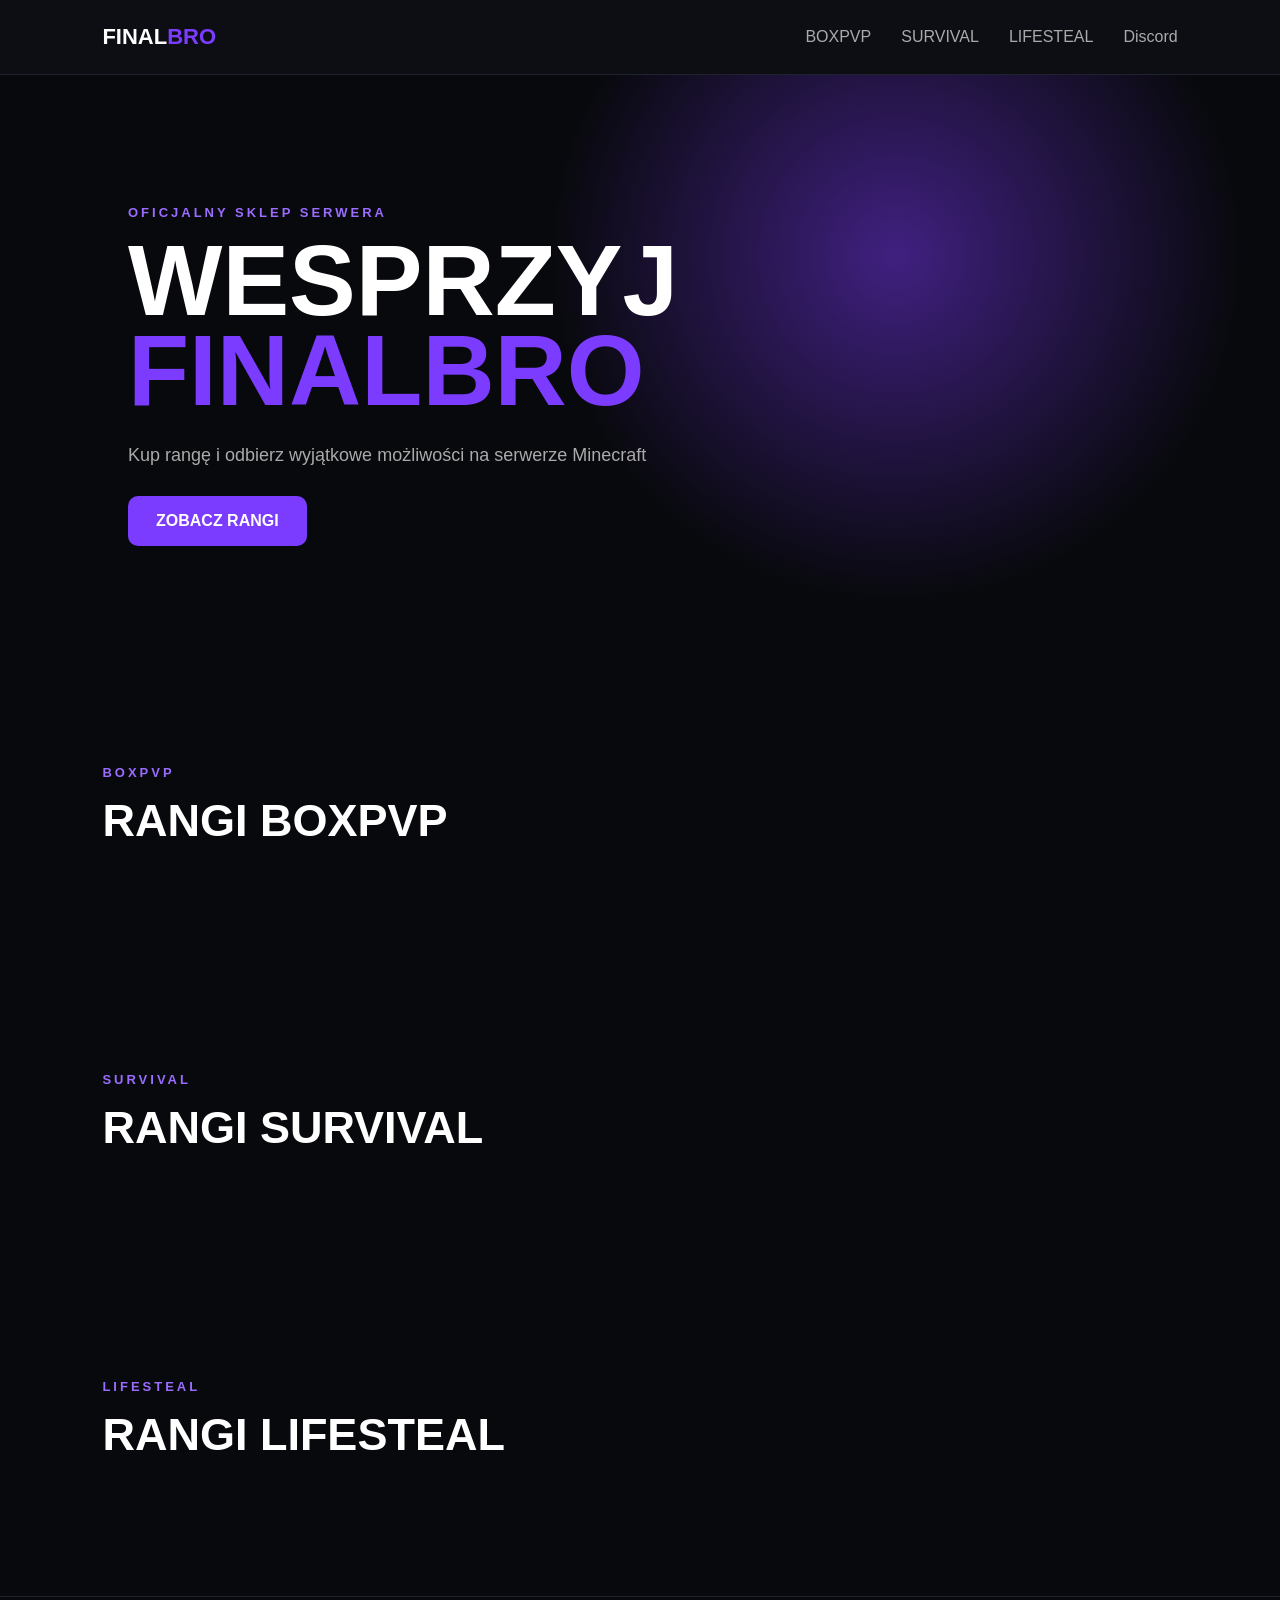
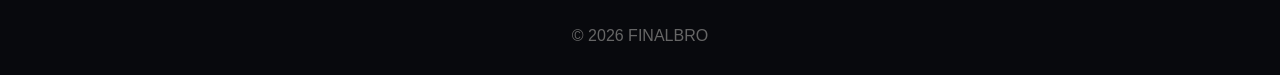
==== index.html @ 5b483f18 "Update index.html" ====
<!DOCTYPE html>
<html lang="pl">
<head>
<meta charset="UTF-8">
<meta name="viewport" content="width=device-width, initial-scale=1.0">
<title>FINALBRO | Sklep</title>
<link rel="stylesheet" href="style.css">
</head>

<body>

<nav>
    <div class="logo">FINAL<span>BRO</span></div>

    <div class="nav-links">
        <a href="#boxpvp">BOXPVP</a>
        <a href="#survival">SURVIVAL</a>
        <a href="#lifesteal">LIFESTEAL</a>
        <a href="#discord">Discord</a>
    </div>
</nav>

<header>
    <div class="hero">
        <p class="small">OFICJALNY SKLEP SERWERA</p>
        <h1>WESPRZYJ<br><span>FINALBRO</span></h1>
        <p class="description">
            Kup rangę i odbierz wyjątkowe możliwości na serwerze Minecraft
        </p>

        <a href="#rangi" class="button">ZOBACZ RANGI</a>
    </div>
</header>

<section id="boxpvp">
    <p class="small">BOXPVP</p>
    <h2>RANGI BOXPVP</h2>

    <div class="cards">

        <div class="card">
            <div class="rank">VIP</div>
            <div class="price">9,99 zł</div>
            <p>Podstawowe przywileje</p>
            <ul>
                <li>✔ Prefix VIP</li>
                <li>✔ Komendy VIP</li>
                <li>✔ Dodatkowe możliwości</li>
            </ul>
            <button onclick="buy('BOXPVP VIP', 999)">KUP TERAZ</button>
        </div>

        <div class="card popular">
            <div class="badge">POPULARNA</div>
            <div class="rank">SVIP</div>
            <div class="price">19,99 zł</div>
            <p>Więcej możliwości</p>
            <ul>
                <li>✔ Wszystko z VIP</li>
                <li>✔ Prefix SVIP</li>
                <li>✔ Więcej komend</li>
            </ul>
            <button onclick="buy('BOXPVP SVIP', 1999)">KUP TERAZ</button>
        </div>

    </div>
</section>


<section id="survival">
    <p class="small">SURVIVAL</p>
    <h2>RANGI SURVIVAL</h2>

    <div class="cards">

        <div class="card">
            <div class="rank">VIP</div>
            <div class="price">9,99 zł</div>
            <p>Podstawowe przywileje</p>
            <ul>
                <li>✔ Prefix VIP</li>
                <li>✔ Komendy VIP</li>
                <li>✔ Dodatkowe możliwości</li>
            </ul>
            <button onclick="buy('SURVIVAL VIP', 999)">KUP TERAZ</button>
        </div>

        <div class="card popular">
            <div class="badge">POPULARNA</div>
            <div class="rank">SVIP</div>
            <div class="price">19,99 zł</div>
            <p>Więcej możliwości</p>
            <ul>
                <li>✔ Wszystko z VIP</li>
                <li>✔ Prefix SVIP</li>
                <li>✔ Więcej komend</li>
            </ul>
            <button onclick="buy('SURVIVAL SVIP', 1999)">KUP TERAZ</button>
        </div>

    </div>
</section>


<section id="lifesteal">
    <p class="small">LIFESTEAL</p>
    <h2>RANGI LIFESTEAL</h2>

    <div class="cards">

        <div class="card">
            <div class="rank">VIP</div>
            <div class="price">9,99 zł</div>
            <p>Podstawowe przywileje</p>
            <ul>
                <li>✔ Prefix VIP</li>
                <li>✔ Komendy VIP</li>
                <li>✔ Dodatkowe możliwości</li>
            </ul>
            <button onclick="buy('LIFESTEAL VIP', 999)">KUP TERAZ</button>
        </div>

        <div class="card popular">
            <div class="badge">POPULARNA</div>
            <div class="rank">SVIP</div>
            <div class="price">19,99 zł</div>
            <p>Więcej możliwości</p>
            <ul>
                <li>✔ Wszystko z VIP</li>
                <li>✔ Prefix SVIP</li>
                <li>✔ Więcej komend</li>
            </ul>
            <button onclick="buy('LIFESTEAL SVIP', 1999)">KUP TERAZ</button>
        </div>

    </div>
</section>

<footer>
    © 2026 FINALBRO
</footer>

<script>

function showMode(mode) {

    const cards = document.querySelectorAll(".card");

    cards.forEach(card => {

        if (card.dataset.mode === mode) {
            card.style.display = "";
        } else {
            card.style.display = "none";
        }

    });

}

showMode("boxpvp");


async function buy(rank, price) {

    const username = prompt("Podaj swój nick Minecraft:");

    if (!username) {
        return;
    }

    const response = await fetch("/create-checkout.php", {
        method: "POST",
        headers: {
            "Content-Type": "application/json"
        },
        body: JSON.stringify({
            rank: rank,
            price: price,
            username: username
        })
    });

    const data = await response.json();

    if (data.url) {
        window.location.href = data.url;
    } else {
        alert("Nie udało się rozpocząć płatności");
    }

}

</script>

</body>
</html>

</body>
</html>
---- style.css ----
* {
    box-sizing: border-box;
    margin: 0;
    padding: 0;
}

body {
    font-family: Arial, sans-serif;
    background: #08090d;
    color: white;
}

nav {
    height: 75px;
    display: flex;
    align-items: center;
    justify-content: space-between;
    padding: 0 8%;
    background: #0c0e14;
    border-bottom: 1px solid #20232d;
}

.logo {
    font-size: 22px;
    font-weight: 900;
}

.logo span {
    color: #7c3cff;
}

.nav-links {
    display: flex;
    gap: 30px;
}

.nav-links a {
    color: #aaa;
    text-decoration: none;
}

.nav-links a:hover {
    color: white;
}

header {
    min-height: 600px;
    display: flex;
    align-items: center;
    padding: 70px 10%;
    background:
        radial-gradient(circle at 70% 30%, #402080 0%, transparent 35%),
        #08090d;
}

.hero {
    max-width: 750px;
}

.small {
    color: #9a6cff;
    font-size: 13px;
    font-weight: bold;
    letter-spacing: 3px;
    margin-bottom: 15px;
}

h1 {
    font-size: clamp(50px, 8vw, 100px);
    line-height: .9;
    font-weight: 900;
}

h1 span {
    color: #7c3cff;
}

.description {
    color: #aaa;
    font-size: 18px;
    margin: 30px 0;
    max-width: 550px;
}

.button,
.discord-button {
    display: inline-block;
    background: #7c3cff;
    color: white;
    padding: 16px 28px;
    border-radius: 10px;
    text-decoration: none;
    font-weight: bold;
    border: none;
}

.button:hover,
.discord-button:hover {
    background: #9564ff;
}

section {
    padding: 90px 8%;
}

h2 {
    font-size: 45px;
    margin-bottom: 45px;
}

.cards {
    display: grid;
    grid-template-columns: repeat(4, 1fr);
    gap: 20px;
}

.card {
    position: relative;
    background: #10121a;
    border: 1px solid #242733;
    border-radius: 18px;
    padding: 30px;
    transition: .2s;
}

.card:hover {
    transform: translateY(-8px);
    border-color: #7c3cff;
}

.popular {
    border-color: #7c3cff;
}

.badge {
    position: absolute;
    top: -12px;
    right: 20px;
    background: #7c3cff;
    padding: 6px 10px;
    border-radius: 8px;
    font-size: 11px;
    font-weight: bold;
}

.rank {
    font-size: 28px;
    font-weight: 900;
}

.price {
    font-size: 35px;
    font-weight: 900;
    margin: 15px 0;
}

.card p {
    color: #999;
}

.card ul {
    list-style: none;
    margin: 25px 0;
    line-height: 2;
    color: #ccc;
}

.card button {
    width: 100%;
    padding: 14px;
    border: 0;
    border-radius: 9px;
    background: #7c3cff;
    color: white;
    font-weight: bold;
    cursor: pointer;
}

.card button:hover {
    background: #9564ff;
}

.discord-box {
    text-align: center;
    background: #10121a;
    border: 1px solid #242733;
    border-radius: 20px;
    padding: 70px 20px;
}

.discord-box h2 {
    margin-bottom: 15px;
}

.discord-box p:not(.small) {
    color: #999;
    margin-bottom: 30px;
}

footer {
    text-align: center;
    padding: 30px;
    color: #666;
    border-top: 1px solid #20232d;
}

@media (max-width: 900px) {
    .cards {
        grid-template-columns: repeat(2, 1fr);
    }
}

@media (max-width: 600px) {
    .cards {
        grid-template-columns: 1fr;
    }

    .nav-links {
        display: none;
    }
}
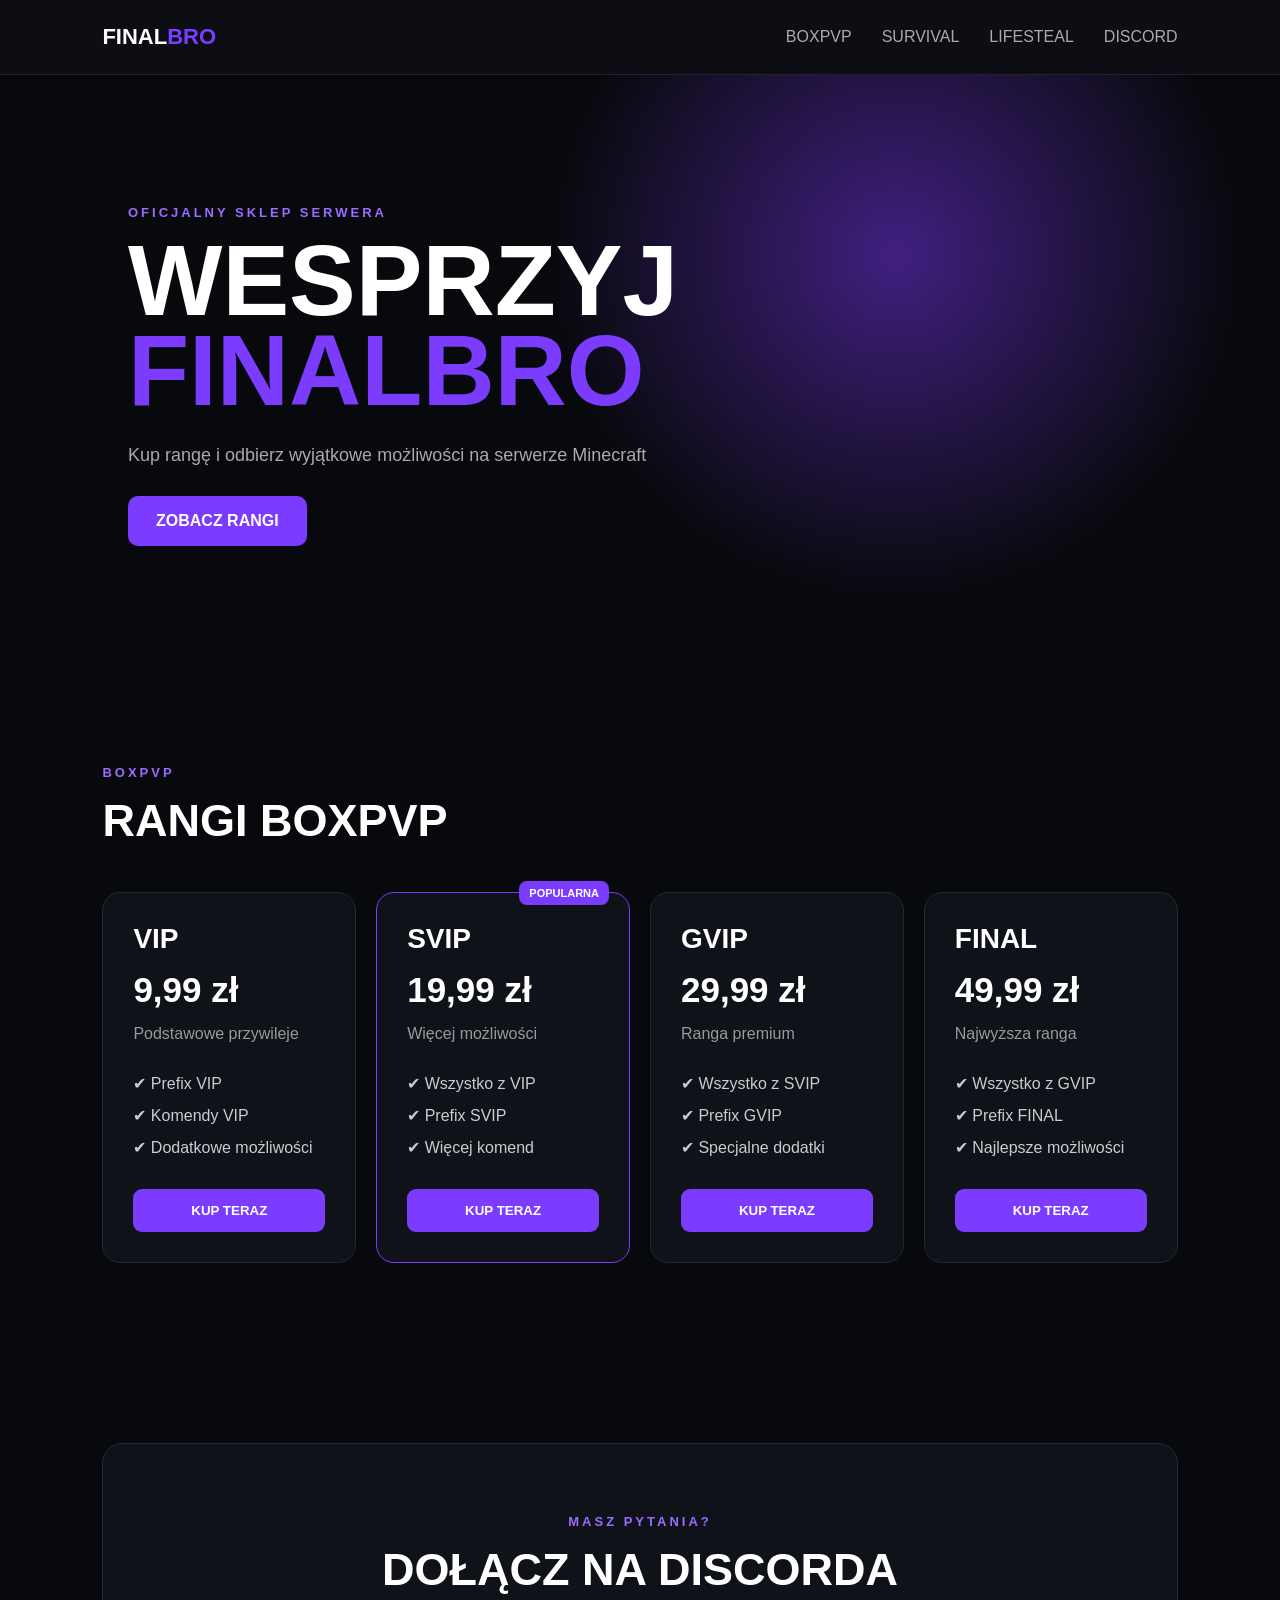
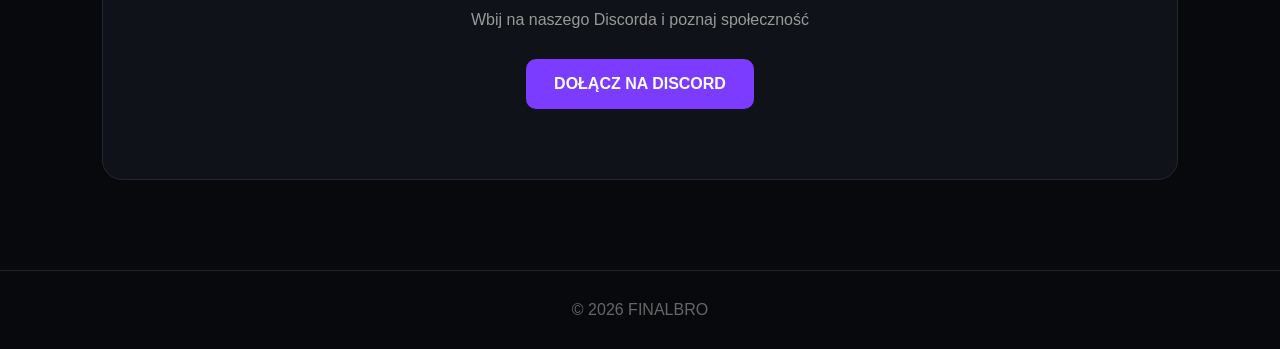
==== commit 23b28cda: "Update index.html" ====
--- a/index.html
+++ b/index.html
@@ -13,150 +13,391 @@
     <div class="logo">FINAL<span>BRO</span></div>
 
     <div class="nav-links">
-        <a href="#boxpvp">BOXPVP</a>
-        <a href="#survival">SURVIVAL</a>
-        <a href="#lifesteal">LIFESTEAL</a>
-        <a href="#discord">Discord</a>
+        <a href="#" onclick="showMode('boxpvp'); return false;">BOXPVP</a>
+        <a href="#" onclick="showMode('survival'); return false;">SURVIVAL</a>
+        <a href="#" onclick="showMode('lifesteal'); return false;">LIFESTEAL</a>
+        <a href="#discord">DISCORD</a>
     </div>
 </nav>
+
 
 <header>
     <div class="hero">
+
         <p class="small">OFICJALNY SKLEP SERWERA</p>
+
         <h1>WESPRZYJ<br><span>FINALBRO</span></h1>
+
         <p class="description">
             Kup rangę i odbierz wyjątkowe możliwości na serwerze Minecraft
         </p>
 
-        <a href="#rangi" class="button">ZOBACZ RANGI</a>
+        <a href="#boxpvp"
+           class="button"
+           onclick="showMode('boxpvp'); return false;">
+           ZOBACZ RANGI
+        </a>
+
     </div>
 </header>
 
-<section id="boxpvp">
+
+<!-- ==================== BOXPVP ==================== -->
+
+<section id="boxpvp" class="shop-section">
+
     <p class="small">BOXPVP</p>
     <h2>RANGI BOXPVP</h2>
 
     <div class="cards">
 
-        <div class="card">
+        <!-- VIP -->
+
+        <div class="card">
+
             <div class="rank">VIP</div>
             <div class="price">9,99 zł</div>
+
             <p>Podstawowe przywileje</p>
+
             <ul>
                 <li>✔ Prefix VIP</li>
                 <li>✔ Komendy VIP</li>
                 <li>✔ Dodatkowe możliwości</li>
             </ul>
-            <button onclick="buy('BOXPVP VIP', 999)">KUP TERAZ</button>
-        </div>
+
+            <button onclick="buy('BOXPVP VIP', 999)">
+                KUP TERAZ
+            </button>
+
+        </div>
+
+
+        <!-- SVIP -->
 
         <div class="card popular">
+
             <div class="badge">POPULARNA</div>
+
             <div class="rank">SVIP</div>
             <div class="price">19,99 zł</div>
+
             <p>Więcej możliwości</p>
+
             <ul>
                 <li>✔ Wszystko z VIP</li>
                 <li>✔ Prefix SVIP</li>
                 <li>✔ Więcej komend</li>
             </ul>
-            <button onclick="buy('BOXPVP SVIP', 1999)">KUP TERAZ</button>
-        </div>
-
-    </div>
+
+            <button onclick="buy('BOXPVP SVIP', 1999)">
+                KUP TERAZ
+            </button>
+
+        </div>
+
+
+        <!-- GVIP -->
+
+        <div class="card">
+
+            <div class="rank">GVIP</div>
+            <div class="price">29,99 zł</div>
+
+            <p>Ranga premium</p>
+
+            <ul>
+                <li>✔ Wszystko z SVIP</li>
+                <li>✔ Prefix GVIP</li>
+                <li>✔ Specjalne dodatki</li>
+            </ul>
+
+            <button onclick="buy('BOXPVP GVIP', 2999)">
+                KUP TERAZ
+            </button>
+
+        </div>
+
+
+        <!-- FINAL -->
+
+        <div class="card final">
+
+            <div class="rank">FINAL</div>
+            <div class="price">49,99 zł</div>
+
+            <p>Najwyższa ranga</p>
+
+            <ul>
+                <li>✔ Wszystko z GVIP</li>
+                <li>✔ Prefix FINAL</li>
+                <li>✔ Najlepsze możliwości</li>
+            </ul>
+
+            <button onclick="buy('BOXPVP FINAL', 4999)">
+                KUP TERAZ
+            </button>
+
+        </div>
+
+    </div>
+
 </section>
 
 
-<section id="survival">
+<!-- ==================== SURVIVAL ==================== -->
+
+<section id="survival" class="shop-section">
+
     <p class="small">SURVIVAL</p>
     <h2>RANGI SURVIVAL</h2>
 
     <div class="cards">
 
-        <div class="card">
+        <!-- VIP -->
+
+        <div class="card">
+
             <div class="rank">VIP</div>
             <div class="price">9,99 zł</div>
+
             <p>Podstawowe przywileje</p>
+
             <ul>
                 <li>✔ Prefix VIP</li>
                 <li>✔ Komendy VIP</li>
                 <li>✔ Dodatkowe możliwości</li>
             </ul>
-            <button onclick="buy('SURVIVAL VIP', 999)">KUP TERAZ</button>
-        </div>
+
+            <button onclick="buy('SURVIVAL VIP', 999)">
+                KUP TERAZ
+            </button>
+
+        </div>
+
+
+        <!-- SVIP -->
 
         <div class="card popular">
+
             <div class="badge">POPULARNA</div>
+
             <div class="rank">SVIP</div>
             <div class="price">19,99 zł</div>
+
             <p>Więcej możliwości</p>
+
             <ul>
                 <li>✔ Wszystko z VIP</li>
                 <li>✔ Prefix SVIP</li>
                 <li>✔ Więcej komend</li>
             </ul>
-            <button onclick="buy('SURVIVAL SVIP', 1999)">KUP TERAZ</button>
-        </div>
-
-    </div>
+
+            <button onclick="buy('SURVIVAL SVIP', 1999)">
+                KUP TERAZ
+            </button>
+
+        </div>
+
+
+        <!-- GVIP -->
+
+        <div class="card">
+
+            <div class="rank">GVIP</div>
+            <div class="price">29,99 zł</div>
+
+            <p>Ranga premium</p>
+
+            <ul>
+                <li>✔ Wszystko z SVIP</li>
+                <li>✔ Prefix GVIP</li>
+                <li>✔ Specjalne dodatki</li>
+            </ul>
+
+            <button onclick="buy('SURVIVAL GVIP', 2999)">
+                KUP TERAZ
+            </button>
+
+        </div>
+
+
+        <!-- FINAL -->
+
+        <div class="card final">
+
+            <div class="rank">FINAL</div>
+            <div class="price">49,99 zł</div>
+
+            <p>Najwyższa ranga</p>
+
+            <ul>
+                <li>✔ Wszystko z GVIP</li>
+                <li>✔ Prefix FINAL</li>
+                <li>✔ Najlepsze możliwości</li>
+            </ul>
+
+            <button onclick="buy('SURVIVAL FINAL', 4999)">
+                KUP TERAZ
+            </button>
+
+        </div>
+
+    </div>
+
 </section>
 
 
-<section id="lifesteal">
+<!-- ==================== LIFESTEAL ==================== -->
+
+<section id="lifesteal" class="shop-section">
+
     <p class="small">LIFESTEAL</p>
     <h2>RANGI LIFESTEAL</h2>
 
     <div class="cards">
 
-        <div class="card">
+        <!-- VIP -->
+
+        <div class="card">
+
             <div class="rank">VIP</div>
             <div class="price">9,99 zł</div>
+
             <p>Podstawowe przywileje</p>
+
             <ul>
                 <li>✔ Prefix VIP</li>
                 <li>✔ Komendy VIP</li>
                 <li>✔ Dodatkowe możliwości</li>
             </ul>
-            <button onclick="buy('LIFESTEAL VIP', 999)">KUP TERAZ</button>
-        </div>
+
+            <button onclick="buy('LIFESTEAL VIP', 999)">
+                KUP TERAZ
+            </button>
+
+        </div>
+
+
+        <!-- SVIP -->
 
         <div class="card popular">
+
             <div class="badge">POPULARNA</div>
+
             <div class="rank">SVIP</div>
             <div class="price">19,99 zł</div>
+
             <p>Więcej możliwości</p>
+
             <ul>
                 <li>✔ Wszystko z VIP</li>
                 <li>✔ Prefix SVIP</li>
                 <li>✔ Więcej komend</li>
             </ul>
-            <button onclick="buy('LIFESTEAL SVIP', 1999)">KUP TERAZ</button>
-        </div>
-
-    </div>
+
+            <button onclick="buy('LIFESTEAL SVIP', 1999)">
+                KUP TERAZ
+            </button>
+
+        </div>
+
+
+        <!-- GVIP -->
+
+        <div class="card">
+
+            <div class="rank">GVIP</div>
+            <div class="price">29,99 zł</div>
+
+            <p>Ranga premium</p>
+
+            <ul>
+                <li>✔ Wszystko z SVIP</li>
+                <li>✔ Prefix GVIP</li>
+                <li>✔ Specjalne dodatki</li>
+            </ul>
+
+            <button onclick="buy('LIFESTEAL GVIP', 2999)">
+                KUP TERAZ
+            </button>
+
+        </div>
+
+
+        <!-- FINAL -->
+
+        <div class="card final">
+
+            <div class="rank">FINAL</div>
+            <div class="price">49,99 zł</div>
+
+            <p>Najwyższa ranga</p>
+
+            <ul>
+                <li>✔ Wszystko z GVIP</li>
+                <li>✔ Prefix FINAL</li>
+                <li>✔ Najlepsze możliwości</li>
+            </ul>
+
+            <button onclick="buy('LIFESTEAL FINAL', 4999)">
+                KUP TERAZ
+            </button>
+
+        </div>
+
+    </div>
+
 </section>
+
+
+<!-- ==================== DISCORD ==================== -->
+
+<section id="discord">
+
+    <div class="discord-box">
+
+        <p class="small">MASZ PYTANIA?</p>
+
+        <h2>DOŁĄCZ NA DISCORDA</h2>
+
+        <p>
+            Wbij na naszego Discorda i poznaj społeczność
+        </p>
+
+        <a href="https://discord.gg/7hqjaUMTx"
+           target="_blank"
+           class="discord-button">
+           DOŁĄCZ NA DISCORD
+        </a>
+
+    </div>
+
+</section>
+
 
 <footer>
     © 2026 FINALBRO
 </footer>
 
+
 <script>
 
 function showMode(mode) {
 
-    const cards = document.querySelectorAll(".card");
-
-    cards.forEach(card => {
-
-        if (card.dataset.mode === mode) {
-            card.style.display = "";
-        } else {
-            card.style.display = "none";
-        }
-
+    document.querySelectorAll(".shop-section").forEach(section => {
+        section.style.display = "none";
     });
 
+    const selected = document.getElementById(mode);
+
+    selected.style.display = "block";
+
+    selected.scrollIntoView({
+        behavior: "smooth"
+    });
 }
+
 
 showMode("boxpvp");
 
@@ -170,23 +411,31 @@
     }
 
     const response = await fetch("/create-checkout.php", {
+
         method: "POST",
+
         headers: {
             "Content-Type": "application/json"
         },
+
         body: JSON.stringify({
             rank: rank,
             price: price,
             username: username
         })
+
     });
 
     const data = await response.json();
 
     if (data.url) {
+
         window.location.href = data.url;
+
     } else {
+
         alert("Nie udało się rozpocząć płatności");
+
     }
 
 }
@@ -195,6 +444,3 @@
 
 </body>
 </html>
-
-</body>
-</html>
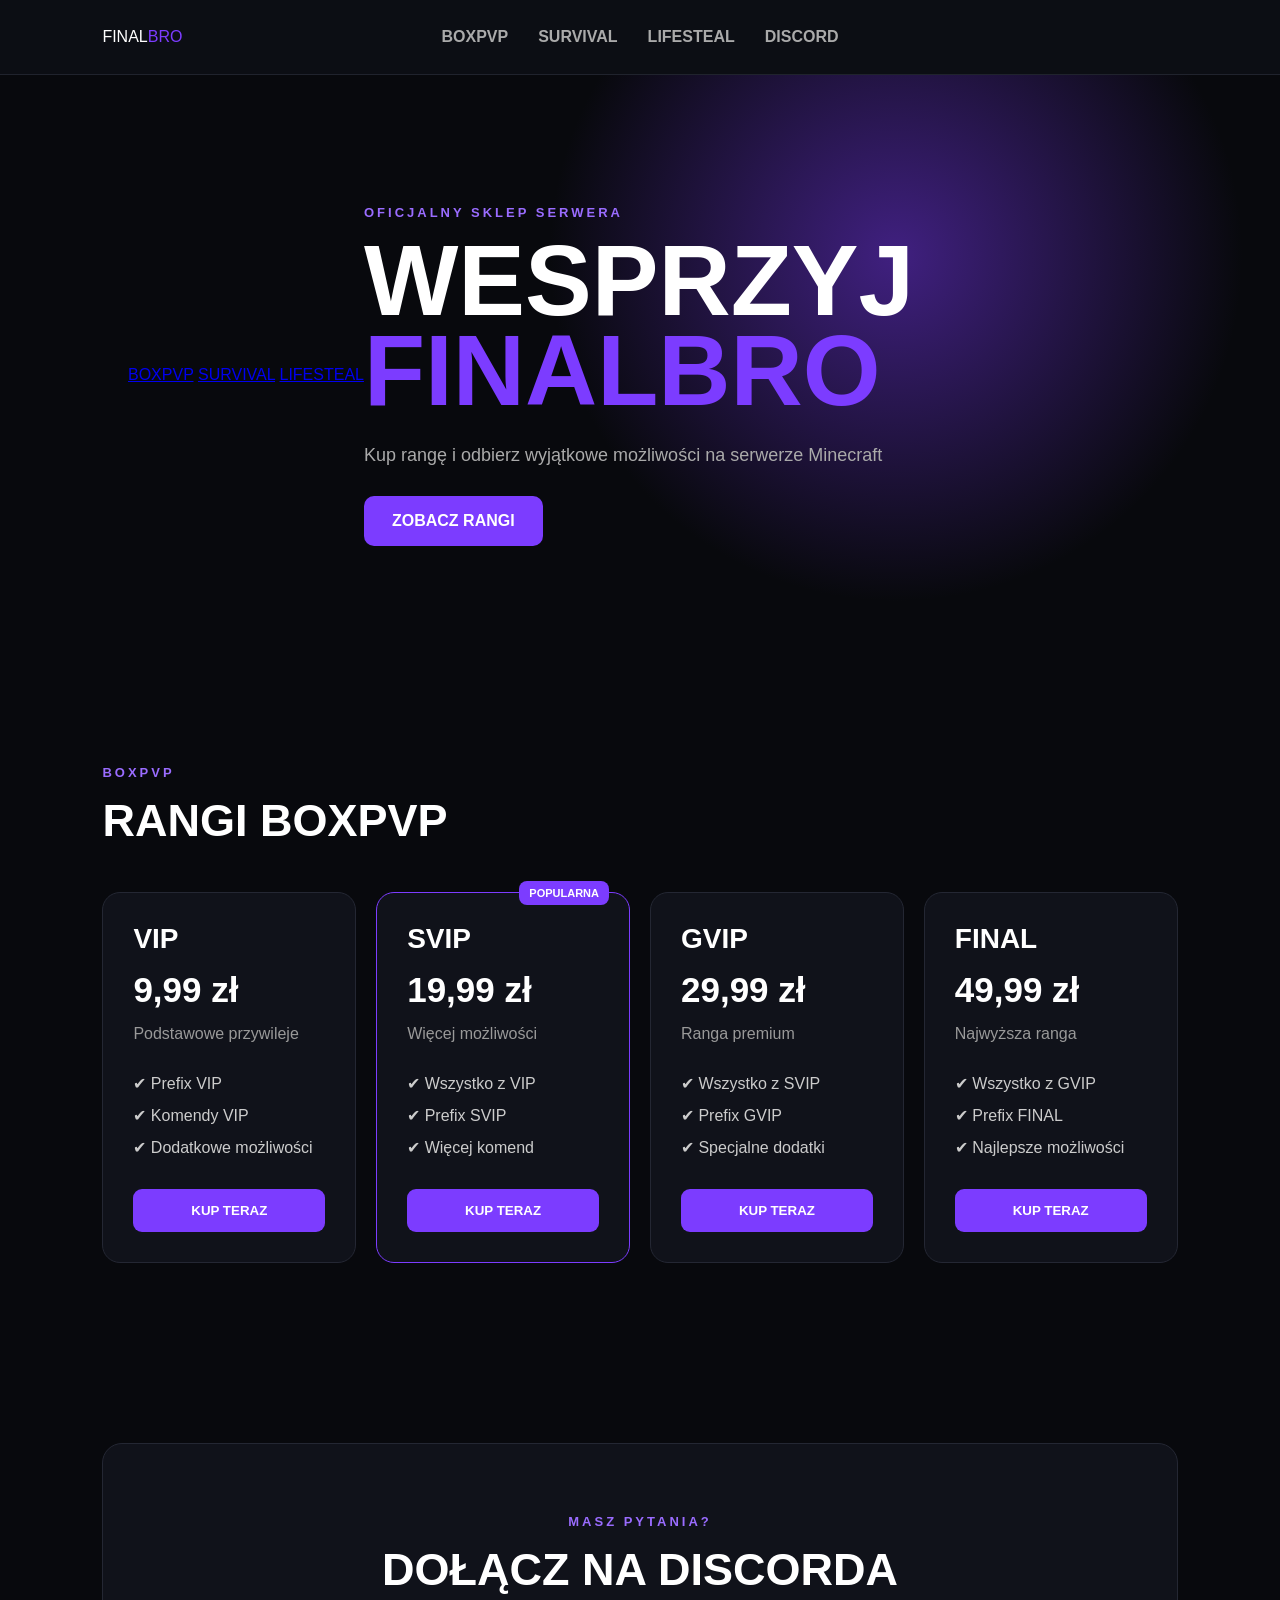
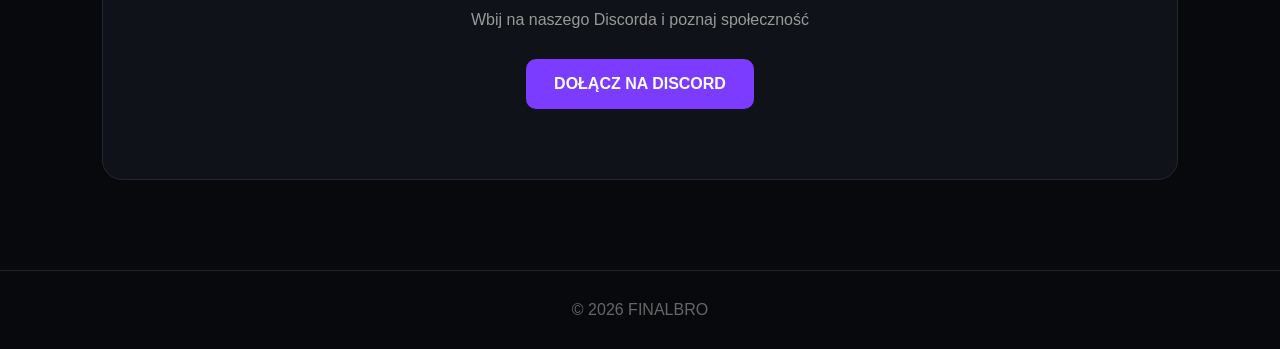
==== commit 16981873: "Update index.html" ====
--- a/index.html
+++ b/index.html
@@ -22,8 +22,14 @@
 
 
 <header>
+
+    <div class="top-modes">
+        <a href="#" onclick="showMode('boxpvp'); return false;">BOXPVP</a>
+        <a href="#" onclick="showMode('survival'); return false;">SURVIVAL</a>
+        <a href="#" onclick="showMode('lifesteal'); return false;">LIFESTEAL</a>
+    </div>
+
     <div class="hero">
-
         <p class="small">OFICJALNY SKLEP SERWERA</p>
 
         <h1>WESPRZYJ<br><span>FINALBRO</span></h1>
--- a/style.css
+++ b/style.css
@@ -14,10 +14,34 @@
     height: 75px;
     display: flex;
     align-items: center;
-    justify-content: space-between;
+    justify-content: center;
+    position: relative;
     padding: 0 8%;
     background: #0c0e14;
     border-bottom: 1px solid #20232d;
+}
+
+.logo {
+    position: absolute;
+    left: 8%;
+}
+
+.nav-links {
+    display: flex;
+    gap: 35px;
+    align-items: center;
+}
+
+.nav-links a {
+    color: #aaa;
+    text-decoration: none;
+    font-weight: bold;
+    transition: .2s;
+}
+
+.nav-links a:hover {
+    color: white;
+}
 }
 
 .logo {
@@ -218,4 +242,4 @@
     .nav-links {
         display: none;
     }
-}+}
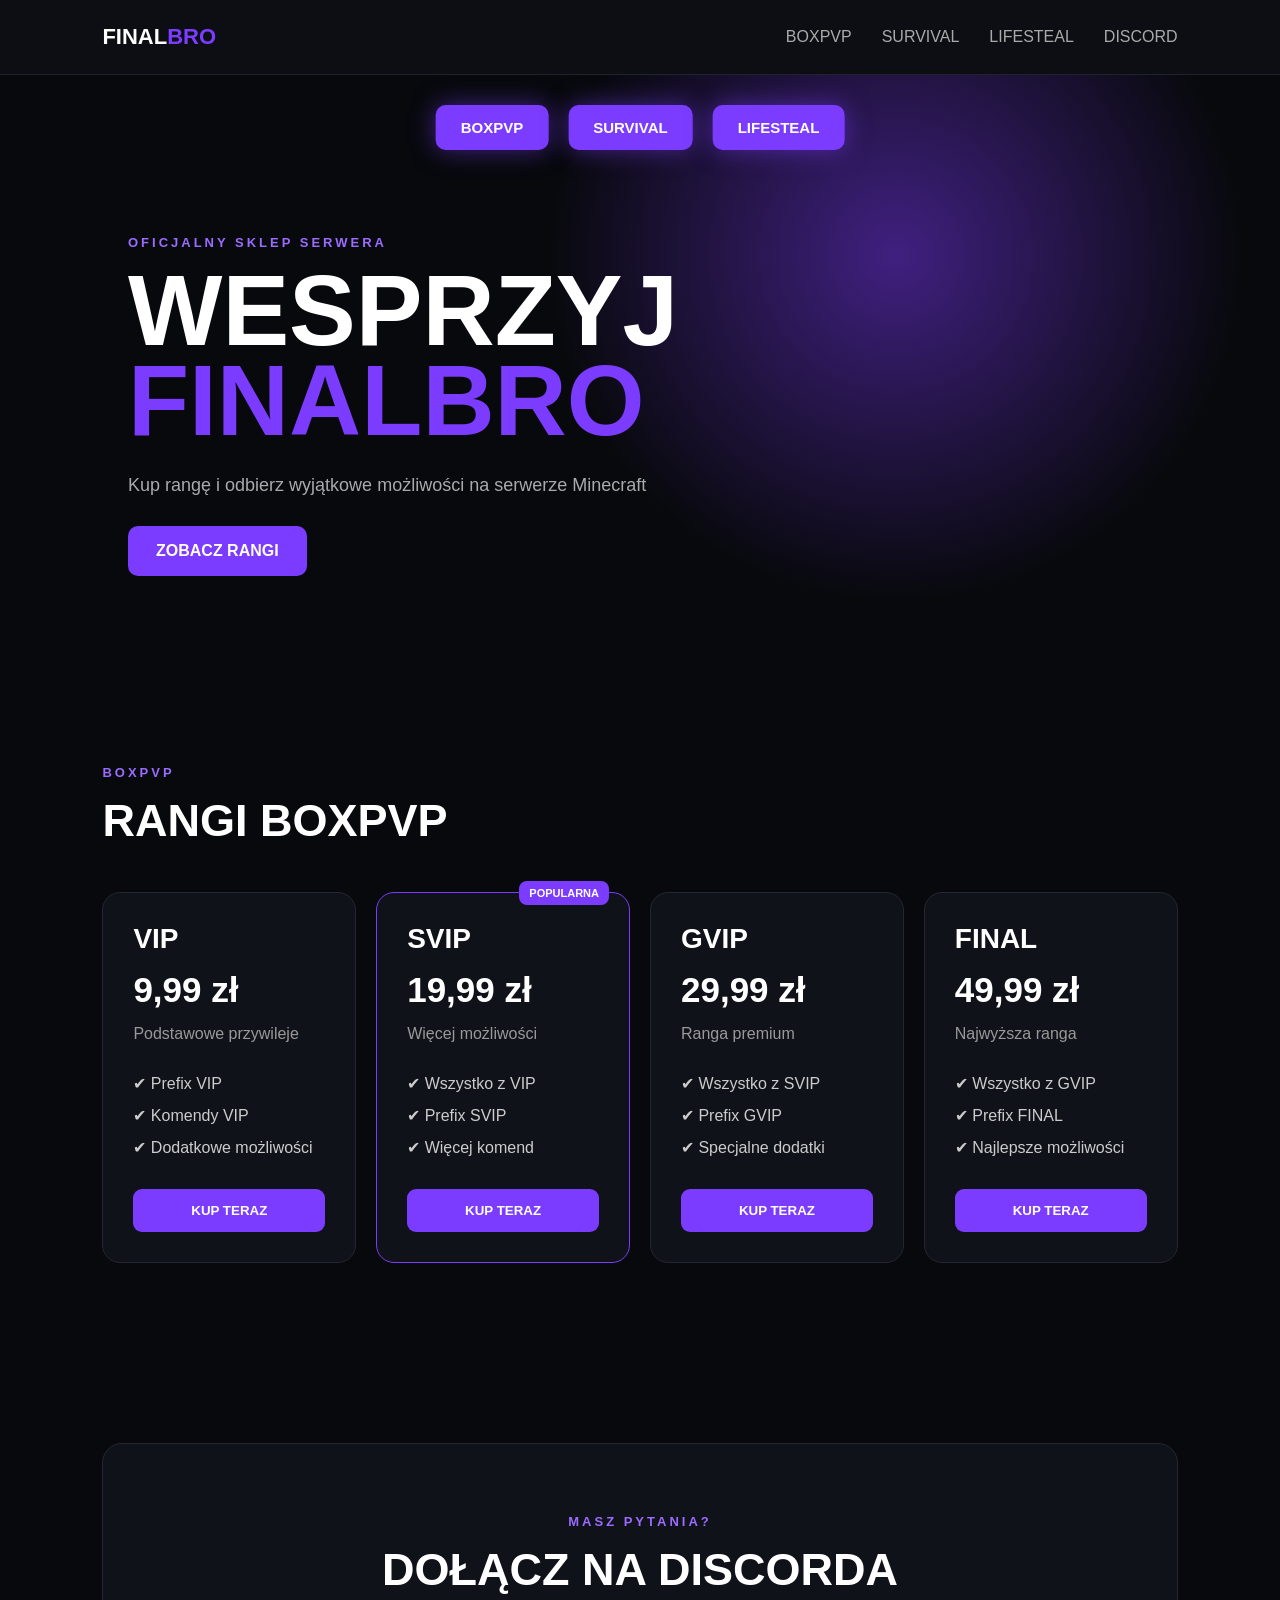
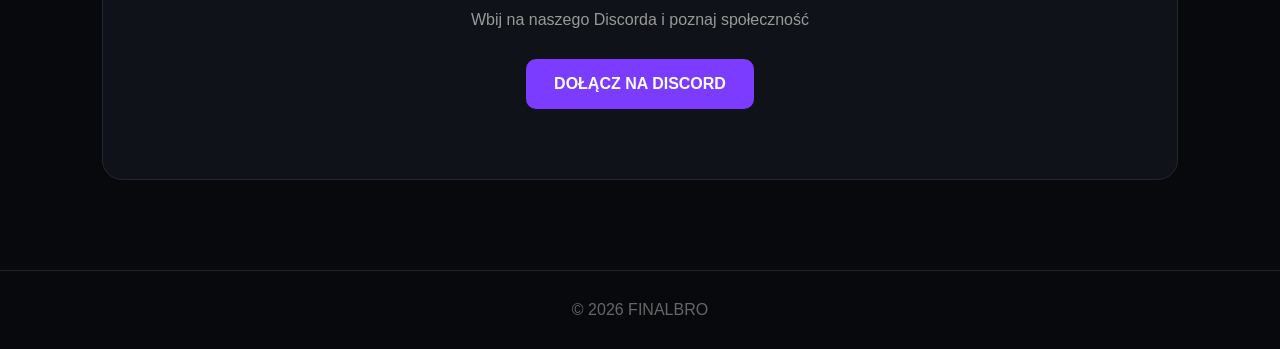
==== commit de671057: "Update index.html" ====
--- a/index.html
+++ b/index.html
@@ -416,7 +416,7 @@
         return;
     }
 
-    const response = await fetch("/create-checkout.php", {
+    const response = await fetch("finalbro-stripe.oolek-kaczka.workers.dev", {
 
         method: "POST",
 
--- a/style.css
+++ b/style.css
@@ -14,53 +14,29 @@
     height: 75px;
     display: flex;
     align-items: center;
-    justify-content: center;
-    position: relative;
+    justify-content: space-between;
     padding: 0 8%;
     background: #0c0e14;
     border-bottom: 1px solid #20232d;
 }
 
 .logo {
-    position: absolute;
-    left: 8%;
+    font-size: 22px;
+    font-weight: 900;
+}
+
+.logo span {
+    color: #7c3cff;
 }
 
 .nav-links {
     display: flex;
-    gap: 35px;
-    align-items: center;
+    gap: 30px;
 }
 
 .nav-links a {
     color: #aaa;
     text-decoration: none;
-    font-weight: bold;
-    transition: .2s;
-}
-
-.nav-links a:hover {
-    color: white;
-}
-}
-
-.logo {
-    font-size: 22px;
-    font-weight: 900;
-}
-
-.logo span {
-    color: #7c3cff;
-}
-
-.nav-links {
-    display: flex;
-    gap: 30px;
-}
-
-.nav-links a {
-    color: #aaa;
-    text-decoration: none;
 }
 
 .nav-links a:hover {
@@ -71,10 +47,12 @@
     min-height: 600px;
     display: flex;
     align-items: center;
-    padding: 70px 10%;
+    justify-content: flex-start;
+    padding: 130px 10% 70px;
     background:
         radial-gradient(circle at 70% 30%, #402080 0%, transparent 35%),
         #08090d;
+    position: relative;
 }
 
 .hero {
@@ -228,6 +206,42 @@
     border-top: 1px solid #20232d;
 }
 
+
+/* ZAKŁADKI NA ŚRODKU GÓRY */
+
+.top-modes {
+    position: absolute;
+    top: 30px;
+    left: 50%;
+    transform: translateX(-50%);
+    display: flex;
+    gap: 20px;
+    z-index: 20;
+}
+
+.top-modes a {
+    color: white;
+    background: #7c3cff;
+    padding: 14px 25px;
+    border-radius: 10px;
+    text-decoration: none;
+    font-weight: 900;
+    font-size: 15px;
+    box-shadow: 0 0 25px rgba(124, 60, 255, 0.5);
+    transition: .2s;
+}
+
+.top-modes a:hover {
+    background: #9564ff;
+    color: white;
+    transform: translateY(-3px);
+}
+
+.shop-section {
+    min-height: 500px;
+}
+
+
 @media (max-width: 900px) {
     .cards {
         grid-template-columns: repeat(2, 1fr);
@@ -242,4 +256,13 @@
     .nav-links {
         display: none;
     }
-}
+
+    .top-modes {
+        gap: 8px;
+    }
+
+    .top-modes a {
+        padding: 10px 12px;
+        font-size: 11px;
+    }
+}
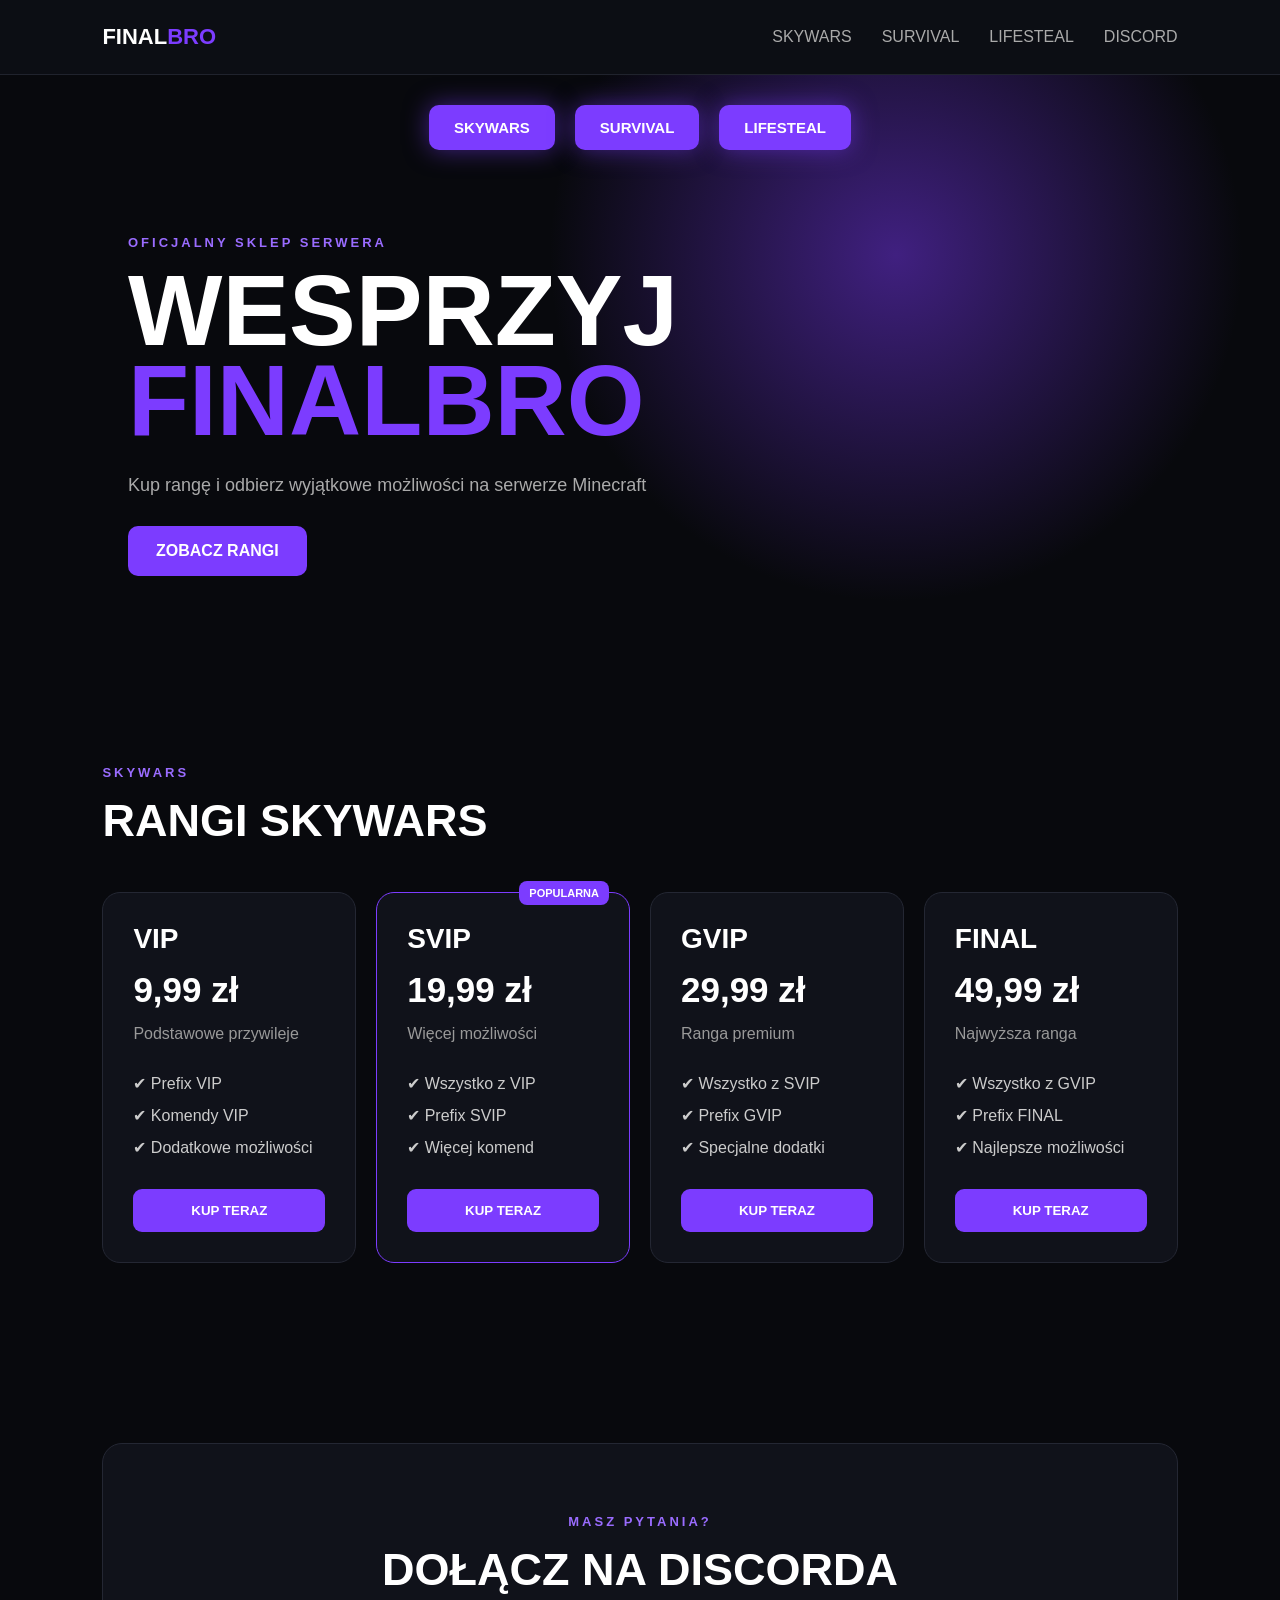
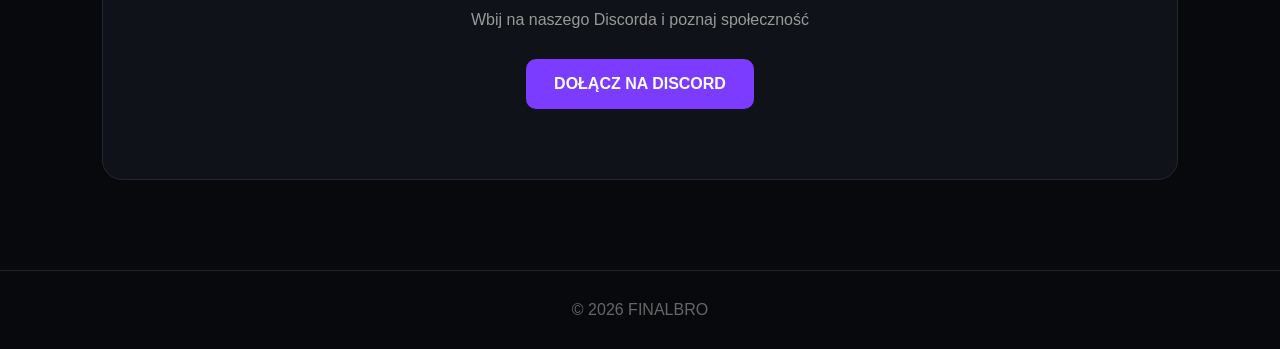
==== commit 8734f165: "Update index.html" ====
--- a/index.html
+++ b/index.html
@@ -4,6 +4,7 @@
 <meta charset="UTF-8">
 <meta name="viewport" content="width=device-width, initial-scale=1.0">
 <title>FINALBRO | Sklep</title>
+<link rel="icon" type="image/svg+xml" href="favicon.svg">
 <link rel="stylesheet" href="style.css">
 </head>
 
@@ -13,18 +14,17 @@
     <div class="logo">FINAL<span>BRO</span></div>
 
     <div class="nav-links">
-        <a href="#" onclick="showMode('boxpvp'); return false;">BOXPVP</a>
+        <a href="#" onclick="showMode('skywars'); return false;">SKYWARS</a>
         <a href="#" onclick="showMode('survival'); return false;">SURVIVAL</a>
         <a href="#" onclick="showMode('lifesteal'); return false;">LIFESTEAL</a>
         <a href="#discord">DISCORD</a>
     </div>
 </nav>
 
-
 <header>
 
     <div class="top-modes">
-        <a href="#" onclick="showMode('boxpvp'); return false;">BOXPVP</a>
+        <a href="#" onclick="showMode('skywars'); return false;">SKYWARS</a>
         <a href="#" onclick="showMode('survival'); return false;">SURVIVAL</a>
         <a href="#" onclick="showMode('lifesteal'); return false;">LIFESTEAL</a>
     </div>
@@ -38,9 +38,9 @@
             Kup rangę i odbierz wyjątkowe możliwości na serwerze Minecraft
         </p>
 
-        <a href="#boxpvp"
+        <a href="#skywars"
            class="button"
-           onclick="showMode('boxpvp'); return false;">
+           onclick="showMode('skywars'); return false;">
            ZOBACZ RANGI
         </a>
 
@@ -48,16 +48,14 @@
 </header>
 
 
-<!-- ==================== BOXPVP ==================== -->
-
-<section id="boxpvp" class="shop-section">
-
-    <p class="small">BOXPVP</p>
-    <h2>RANGI BOXPVP</h2>
+<!-- ==================== SKYWARS ==================== -->
+
+<section id="skywars" class="shop-section">
+
+    <p class="small">SKYWARS</p>
+    <h2>RANGI SKYWARS</h2>
 
     <div class="cards">
-
-        <!-- VIP -->
 
         <div class="card">
 
@@ -72,14 +70,12 @@
                 <li>✔ Dodatkowe możliwości</li>
             </ul>
 
-            <button onclick="buy('BOXPVP VIP', 999)">
-                KUP TERAZ
-            </button>
-
-        </div>
-
-
-        <!-- SVIP -->
+            <button onclick="buy('SKYWARS VIP', 999)">
+                KUP TERAZ
+            </button>
+
+        </div>
+
 
         <div class="card popular">
 
@@ -96,14 +92,12 @@
                 <li>✔ Więcej komend</li>
             </ul>
 
-            <button onclick="buy('BOXPVP SVIP', 1999)">
-                KUP TERAZ
-            </button>
-
-        </div>
-
-
-        <!-- GVIP -->
+            <button onclick="buy('SKYWARS SVIP', 1999)">
+                KUP TERAZ
+            </button>
+
+        </div>
+
 
         <div class="card">
 
@@ -118,14 +112,12 @@
                 <li>✔ Specjalne dodatki</li>
             </ul>
 
-            <button onclick="buy('BOXPVP GVIP', 2999)">
-                KUP TERAZ
-            </button>
-
-        </div>
-
-
-        <!-- FINAL -->
+            <button onclick="buy('SKYWARS GVIP', 2999)">
+                KUP TERAZ
+            </button>
+
+        </div>
+
 
         <div class="card final">
 
@@ -140,7 +132,7 @@
                 <li>✔ Najlepsze możliwości</li>
             </ul>
 
-            <button onclick="buy('BOXPVP FINAL', 4999)">
+            <button onclick="buy('SKYWARS FINAL', 4999)">
                 KUP TERAZ
             </button>
 
@@ -159,8 +151,6 @@
     <h2>RANGI SURVIVAL</h2>
 
     <div class="cards">
-
-        <!-- VIP -->
 
         <div class="card">
 
@@ -182,8 +172,6 @@
         </div>
 
 
-        <!-- SVIP -->
-
         <div class="card popular">
 
             <div class="badge">POPULARNA</div>
@@ -206,8 +194,6 @@
         </div>
 
 
-        <!-- GVIP -->
-
         <div class="card">
 
             <div class="rank">GVIP</div>
@@ -228,8 +214,6 @@
         </div>
 
 
-        <!-- FINAL -->
-
         <div class="card final">
 
             <div class="rank">FINAL</div>
@@ -263,8 +247,6 @@
 
     <div class="cards">
 
-        <!-- VIP -->
-
         <div class="card">
 
             <div class="rank">VIP</div>
@@ -285,8 +267,6 @@
         </div>
 
 
-        <!-- SVIP -->
-
         <div class="card popular">
 
             <div class="badge">POPULARNA</div>
@@ -309,8 +289,6 @@
         </div>
 
 
-        <!-- GVIP -->
-
         <div class="card">
 
             <div class="rank">GVIP</div>
@@ -330,8 +308,6 @@
 
         </div>
 
-
-        <!-- FINAL -->
 
         <div class="card final">
 
@@ -405,7 +381,7 @@
 }
 
 
-showMode("boxpvp");
+showMode("skywars");
 
 
 async function buy(rank, price) {
@@ -416,31 +392,46 @@
         return;
     }
 
-    const response = await fetch("finalbro-stripe.oolek-kaczka.workers.dev", {
-
-        method: "POST",
-
-        headers: {
-            "Content-Type": "application/json"
-        },
-
-        body: JSON.stringify({
-            rank: rank,
-            price: price,
-            username: username
-        })
-
-    });
-
-    const data = await response.json();
-
-    if (data.url) {
-
-        window.location.href = data.url;
-
-    } else {
-
-        alert("Nie udało się rozpocząć płatności");
+    try {
+
+        const response = await fetch(
+            "https://finalbro-stripe.oolek-kaczka.workers.dev",
+            {
+                method: "POST",
+
+                headers: {
+                    "Content-Type": "application/json"
+                },
+
+                body: JSON.stringify({
+                    rank: rank,
+                    price: price,
+                    username: username
+                })
+            }
+        );
+
+        const data = await response.json();
+
+        if (data.url) {
+
+            window.location.href = data.url;
+
+        } else {
+
+            alert(
+                "Nie udało się rozpocząć płatności: " +
+                (data.error || "Nieznany błąd")
+            );
+
+        }
+
+    } catch (error) {
+
+        alert(
+            "Błąd połączenia ze Stripe: " +
+            error.message
+        );
 
     }
 
